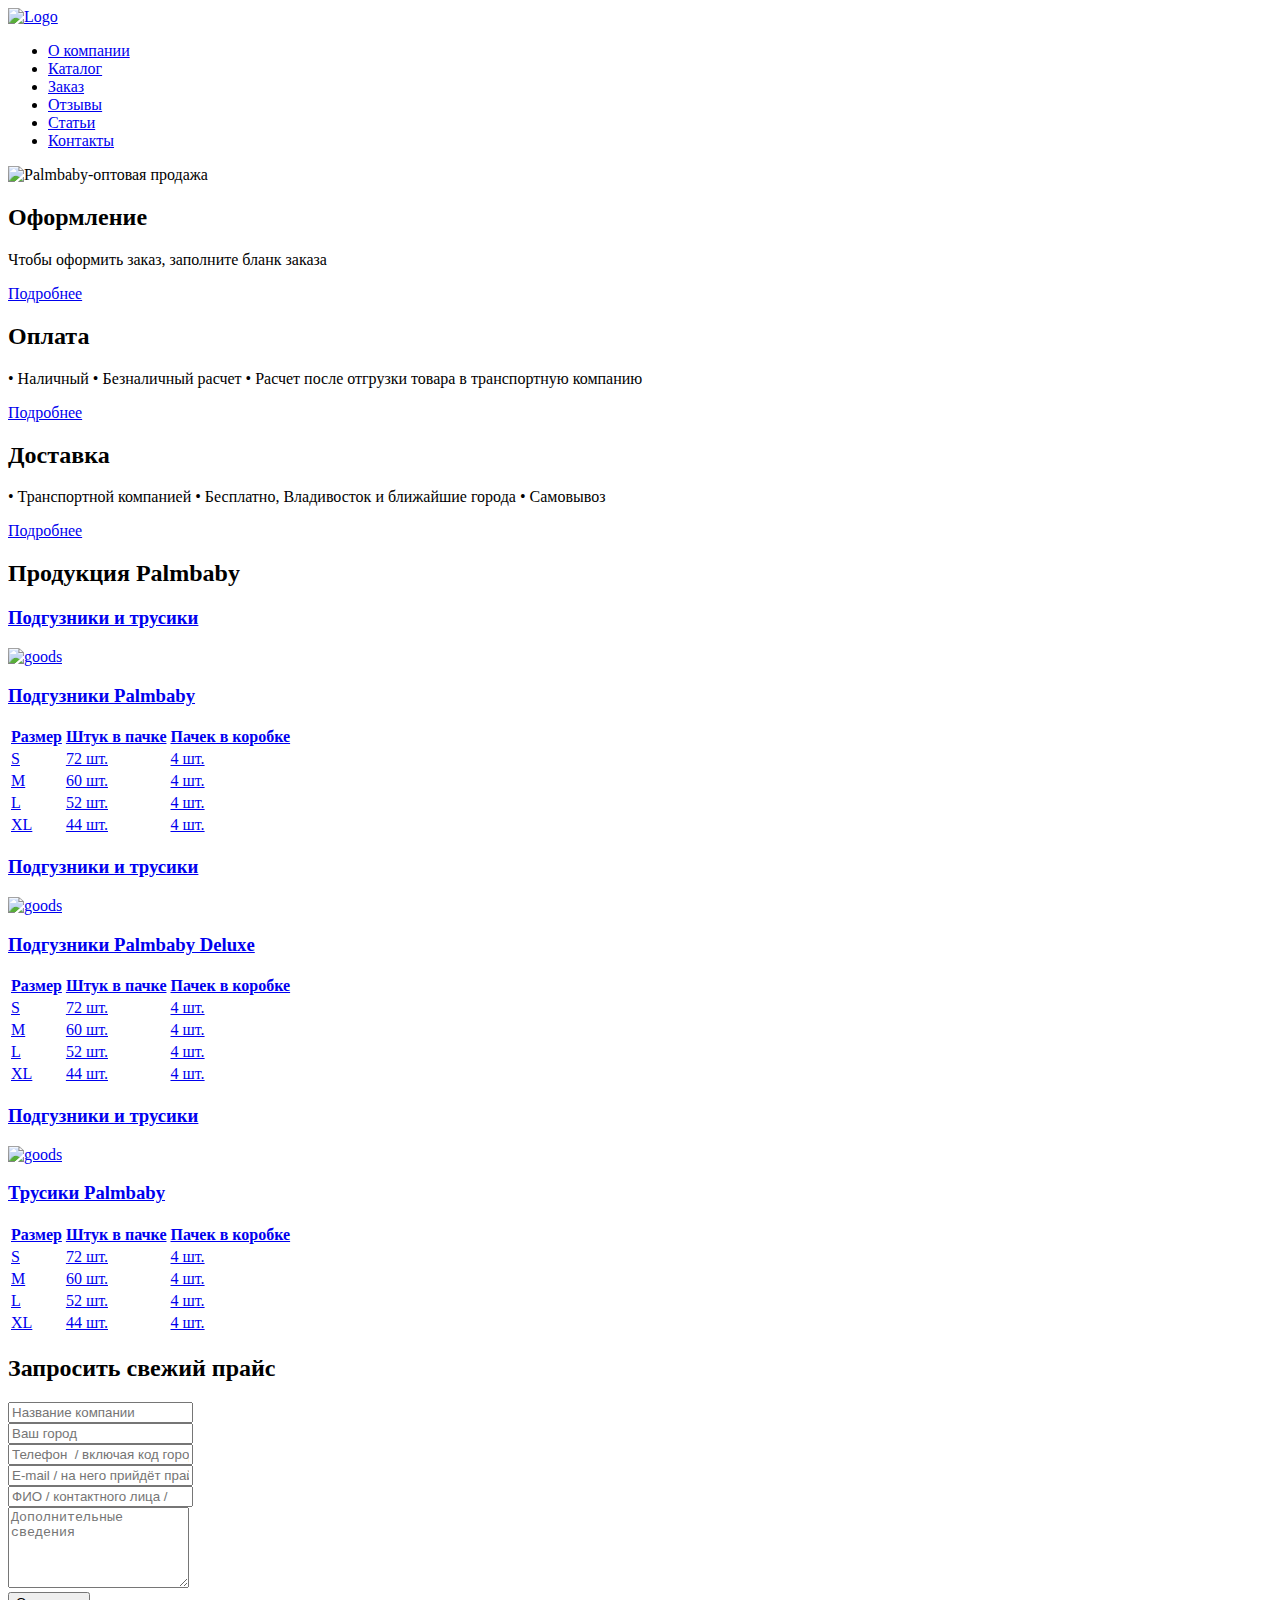
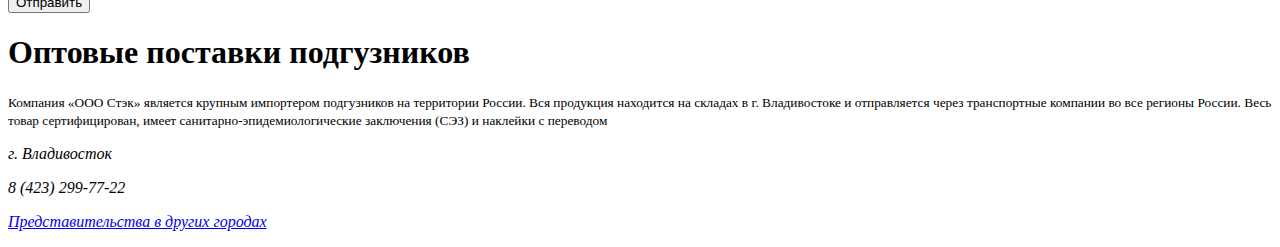
==== index.html @ 448a50ec "Add files via upload" ====
<!DOCTYPE html>
<html lang="ru">
<head>
  <meta charset="utf-8">
  <meta http-equiv="X-UA-Compatible" content="IE=edge">
  <meta name="viewport" content="width=device-width, initial-scale=1">
  <title>Главная</title>
  <link href="css/bootstrap.css" rel="stylesheet">
  <link href="css/style.css" rel="stylesheet">
  <!-- HTML5 Shim and Respond.js IE8 support of HTML5 elements and media queries -->
  <!-- WARNING: Respond.js doesn't work if you view the page via file:// -->
  <!--[if lt IE 9]>
  <script src="https://oss.maxcdn.com/libs/html5shiv/3.7.0/html5shiv.js"></script>
  <script src="https://oss.maxcdn.com/libs/respond.js/1.4.2/respond.min.js"></script>
  <![endif]-->
</head>
<body>
<!-- HEADER -->
  <nav class="nav-menu">
    <div class="container">
      <div class="row">
        <div class="col-md-2 col-sm-4 col-xs-4">
          <div class="wr-logo">
            <a href="index.html" target="_blank"><img src="images/header/logo.png" alt="Logo" class="logo img-responsive"></a>
          </div>
        </div>
        <div class="col-sm-8 visible-sm visible-xs">
          <a href="#">
            <i class="btn-menu pull-right"></i>
          </a>
        </div>
        <div class="col-md-10 col-sm-12 pos-st">
          <ul class="menu-header list-inline list-unstyle">
            <li><a href="company.html">О компании</a></li>
            <li><a href="catalog.html">Каталог</a></li>
            <li><a href="order.html">Заказ</a></li>
            <li><a href="reviews.html">Отзывы</a></li>
            <li><a href="#">Статьи</a></li>
            <li><a href="contacts.html">Контакты</a></li>
          </ul>
        </div>
      </div>
    </div>
  </nav>
  <header class="header">
    <div class="header-content">
    <picture>
      <source srcset="images/header/bg-header-xs.png" media="(max-width: 767px)">
      <img src="images/header/bg-header.png" alt="Palmbaby-оптовая продажа" class="bg center-block img-responsive">
    </picture>
      
    </div>
  </header>
<!-- MAIN -->
  <main class="main">
  <!-- section-1 -->
    <section class="section-1">
      <div class="container">
        <div class="row row-sect-1">
          <div class="col-sm-4">
            <div class="sequence">
              <div class="icn-seq arrow-right">
                <i class="icn icn-ordering"></i>
              </div>
              <h2 class="name-seq">Оформление</h2>  
              <div class="description-seq d-s-1">
                <p>Чтобы оформить заказ, заполните бланк заказа</p>
              </div>
              <div class="read-more">
                <a href="#" target="_blank">Подробнее</a>
              </div>
            </div>
          </div>
          <div class="col-sm-4">
            <div class="sequence">
              <div class="icn-seq arrow-right">
                <i class="icn icn-payment"></i>
              </div>
              <h2 class="name-seq">Оплата</h2>  
              <div class="description-seq d-s-2">
                <p>
                  • Наличный
                  • Безналичный расчет
                  • Расчет после отгрузки товара в транспортную компанию
                </p>
              </div>
              <div class="read-more">
                <a href="#" target="_blank">Подробнее</a>
              </div>
            </div>
          </div>
          <div class="col-sm-4">
            <div class="sequence">
              <div class="icn-seq">
                <i class="icn icn-delivery"></i>
              </div>
              <h2 class="name-seq">Доставка</h2>  
              <div class="description-seq d-s-3">
                <p>
                  • Транспортной компанией
                  • Бесплатно, Владивосток и ближайшие города
                  <span>• Самовывоз</span>
                </p>
              </div>
              <div class="read-more">
                <a href="#" target="_blank">Подробнее</a>
              </div>
            </div>
          </div>
        </div>
      </div> 
    </section>
  <!-- section-2 -->
    <section class="section-2">
      <div class="container">
        <div class="row">
          <div class="col-xs-12">
            <h2 class="section-name text-center">
              Продукция Palmbaby
            </h2>
          </div>
        </div>
        <div class="row">
          <div class="col-md-4 col-sm-6 text-center">
            <a href="view_production.html" class="production-card">
              <h3 class="product-type">
                <span>Подгузники и трусики</span>
              </h3>
              <div class="wr-production-card">
                <div class="img-production">
                  <img src="images/catalog/goods-1.png" alt="goods" class="img-responsive center-block">
                </div>
                <h3 class="name-production">
                  Подгузники Palmbaby
                </h3>
                <div class="addition-production">
                  <table>
                    <thead>
                      <tr>
                        <th>Размер</th>
                        <th>Штук в пачке</th>
                        <th>Пачек в коробке</th>
                      </tr>
                    </thead>
                    <tbody>
                      <tr>
                        <td>S</td>
                        <td>72 шт.</td>
                        <td>4 шт.</td>
                      </tr>
                      <tr>
                        <td>M</td>
                        <td>60 шт.</td>
                        <td>4 шт.</td>
                      </tr>
                      <tr>
                        <td>L</td>
                        <td>52 шт.</td>
                        <td>4 шт.</td>
                      </tr>
                      <tr>
                        <td>XL</td>
                        <td>44 шт.</td>
                        <td>4 шт.</td>
                      </tr>
                    </tbody>
                  </table>
                </div>
              </div>
            </a>
          </div>
          <div class="col-md-4 col-sm-6 text-center">
            <a href="view_production.html" class="production-card">
              <h3 class="product-type">
                <span>Подгузники и трусики</span>
              </h3>
              <div class="wr-production-card">
                <div class="img-production"><img src="images/catalog/goods-2.png" alt="goods" class="img-responsive center-block"></div>
                <h3 class="name-production">
                  Подгузники Palmbaby Deluxe
                </h3>
                <div class="addition-production">
                  <table>
                    <thead>
                      <tr>
                        <th>Размер</th>
                        <th>Штук в пачке</th>
                        <th>Пачек в коробке</th>
                      </tr>
                    </thead>
                    <tbody>
                      <tr>
                        <td>S</td>
                        <td>72 шт.</td>
                        <td>4 шт.</td>
                      </tr>
                      <tr>
                        <td>M</td>
                        <td>60 шт.</td>
                        <td>4 шт.</td>
                      </tr>
                      <tr>
                        <td>L</td>
                        <td>52 шт.</td>
                        <td>4 шт.</td>
                      </tr>
                      <tr>
                        <td>XL</td>
                        <td>44 шт.</td>
                        <td>4 шт.</td>
                      </tr>
                    </tbody>
                  </table>
                </div>
              </div>
            </a>
          </div>
          <div class="col-md-4 col-sm-12 text-center">
            <a href="view_production.html" class="production-card border-bot-none">
              <h3 class="product-type">
                <span>Подгузники и трусики</span>
              </h3>
              <div class="wr-production-card">
                <div class="img-production"><img src="images/catalog/goods-3.png" alt="goods" class="img-responsive center-block"></div>
                <h3 class="name-production">
                  Трусики Palmbaby
                </h3>
                <div class="addition-production">
                  <table>
                    <thead>
                      <tr>
                        <th>Размер</th>
                        <th>Штук в пачке</th>
                        <th>Пачек в коробке</th>
                      </tr>
                    </thead>
                    <tbody>
                      <tr>
                        <td>S</td>
                        <td>72 шт.</td>
                        <td>4 шт.</td>
                      </tr>
                      <tr>
                        <td>M</td>
                        <td>60 шт.</td>
                        <td>4 шт.</td>
                      </tr>
                      <tr>
                        <td>L</td>
                        <td>52 шт.</td>
                        <td>4 шт.</td>
                      </tr>
                      <tr>
                        <td>XL</td>
                        <td>44 шт.</td>
                        <td>4 шт.</td>
                      </tr>
                    </tbody>
                  </table>
                </div>
              </div>
            </a>
          </div>
        </div>
      </div>
    </section>
  </main>
<!-- MAIN END -->
<!-- FORM REQUEST -->
  <section class="form-request">
    <div class="container">
      <div class="row">
        <div class="col-xs-12">
          <h2 class="text-uppercase text-center request-h2">Запросить свежий прайс</h2>
        </div>
      </div>
      <div class="row">
        <div class="col-xs-12">  
          <form action="!" method="post" class="request-new-price text-center">
            <div class="row">
              <div class="col-md-6 col-sm-12"><input type="text" name="company" placeholder="Название компании"></div>
              <div class="col-md-6 col-sm-12"><input type="text" name="city" placeholder="Ваш город"></div>
              <div class="col-md-6 col-sm-12"><input type="tel" name="phone" placeholder="Телефон  / включая код города /"></div>
              <div class="col-md-6 col-sm-12"><input type="email" name="email" placeholder="E-mail / на него прийдёт прайс /"></div>
              <div class="col-xs-12"><input type="text" name="name" placeholder="ФИО / контактного лица /"></div>
              <div class="col-xs-12"><textarea name="additional" rows="5" placeholder="Дополнительные сведения"></textarea></div>
              <input type="submit" class="btn-blue-in text-uppercase" value="Отправить">
            </div>
          </form>
        </div>
      </div>
    </div>
  </section>
<!-- FORM REQUEST END-->
<!-- FOOTER -->
  <footer class="footer">
    <div class="container">
      <div class="row">
        <div class="col-md-7">
          <h1>
            Оптовые поставки подгузников
          </h1>
          <small class="small-footer">
            Компания «ООО Стэк» является крупным импортером подгузников на территории России. Вся продукция находится на складах в г. Владивостоке и отправляется через транспортные компании во все регионы России. Весь товар сертифицирован, имеет санитарно-эпидемиологические заключения (СЭЗ) и наклейки с переводом
          </small>
        </div>
        <div class="col-md-5">
          <address class="text-right address-footer">
            <p class="addr-city">г. Владивосток</p>
            <p class="addr-phone">8 (423) <span>299-77-22</span></p>
            <p class="other-cities"><a href="#">Представительства в других городах</a></p>
          </address>
        </div>
      </div>
    </div>
  </footer>
<!-- FOOTER END -->
<!-- SCRIPT -->
  <script src="js/jquery-1.12.4.js"></script>
  <script src="js/bootstrap.min.js"></script>
  <script src="js/common.js"></script>
<!-- SCRIPT END-->
</body>
</html>
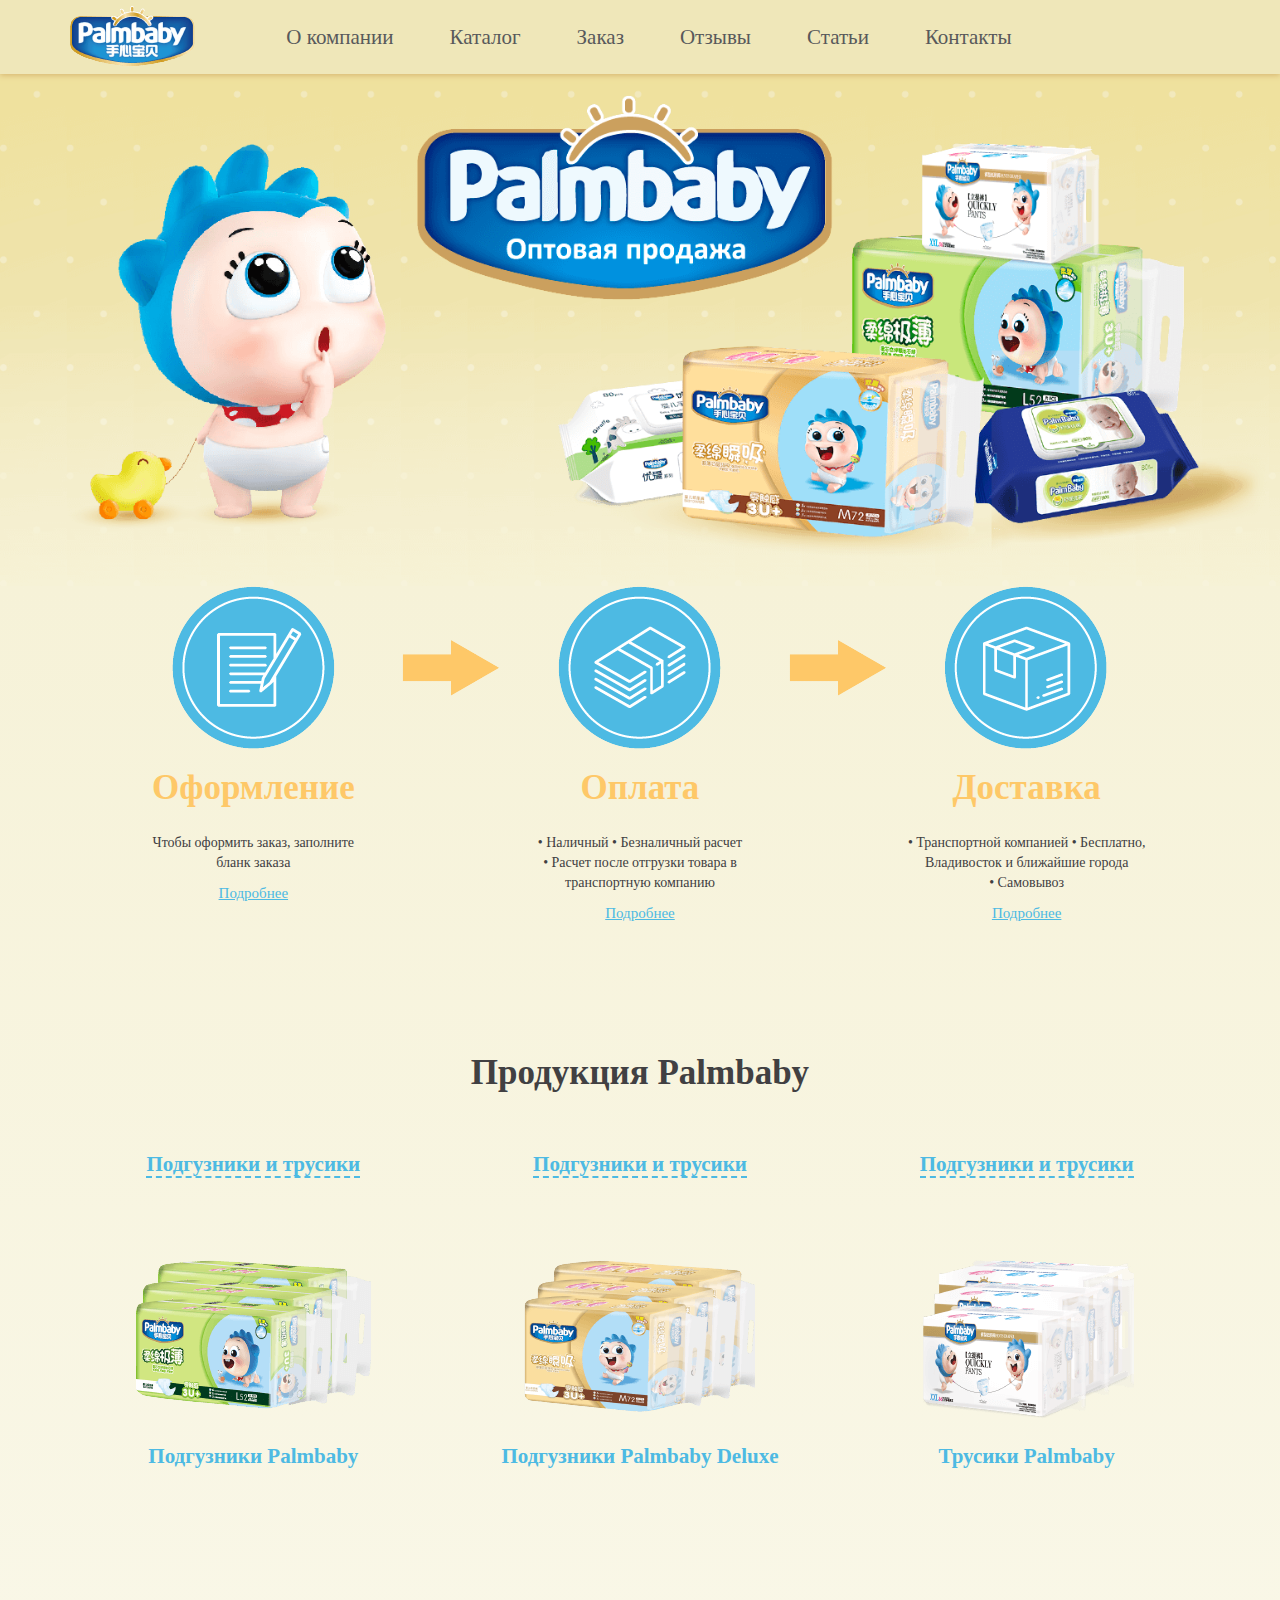
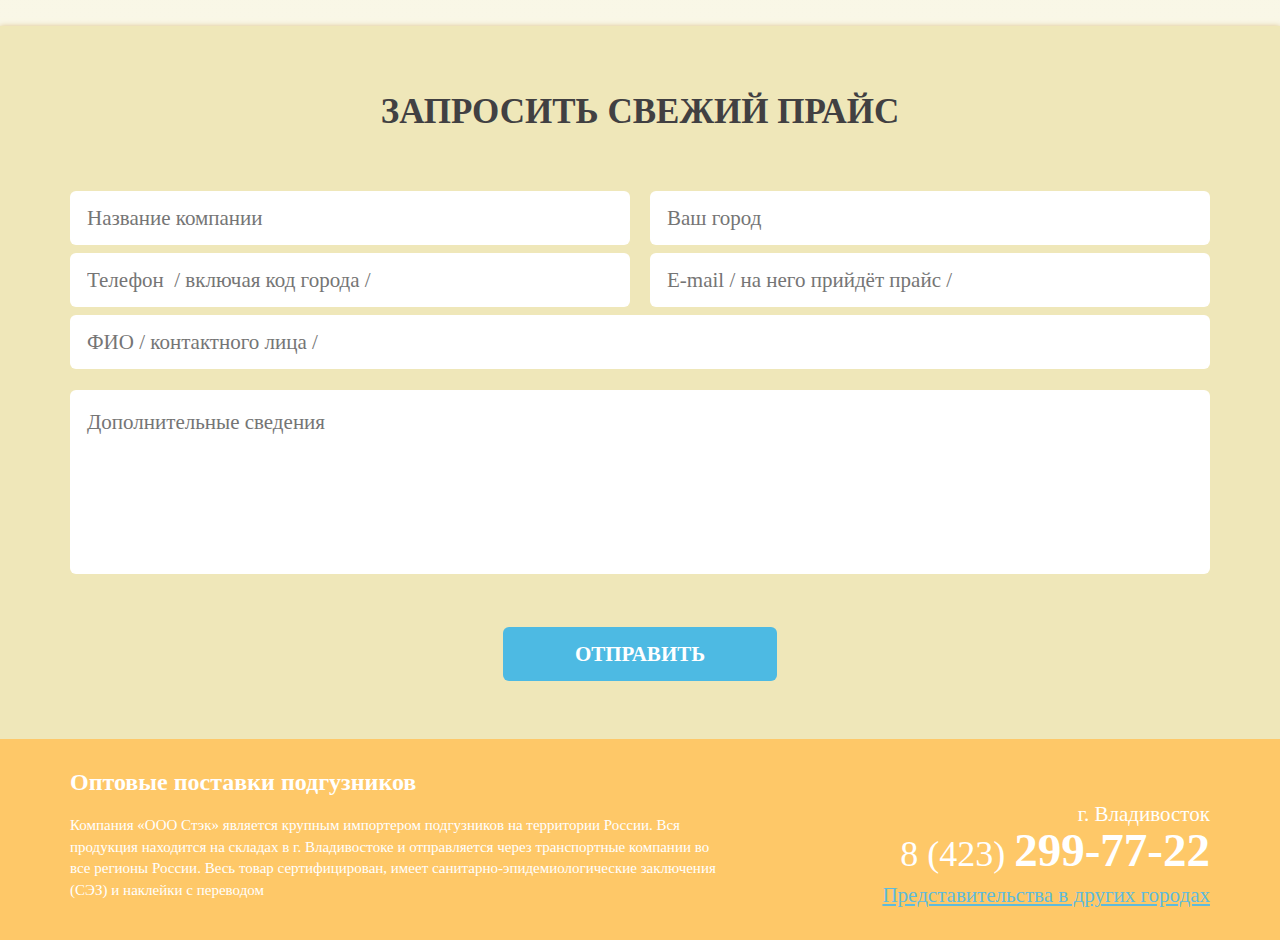
==== commit 8f66bed8: "Update index.html" ====
--- a/index.html
+++ b/index.html
@@ -44,11 +44,10 @@
   </nav>
   <header class="header">
     <div class="header-content">
-    <picture>
-      <source srcset="images/header/bg-header-xs.png" media="(max-width: 767px)">
-      <img src="images/header/bg-header.png" alt="Palmbaby-оптовая продажа" class="bg center-block img-responsive">
-    </picture>
-      
+      <picture>
+        <source srcset="images/header/bg-header-xs.png" media="(max-width: 767px)">
+        <img src="images/header/bg-header.png" alt="Palmbaby-оптовая продажа" class="bg center-block img-responsive">
+      </picture>
     </div>
   </header>
 <!-- MAIN -->
@@ -321,4 +320,4 @@
   <script src="js/common.js"></script>
 <!-- SCRIPT END-->
 </body>
-</html>+</html>
--- a/css/style.css
+++ b/css/style.css
@@ -0,0 +1,945 @@
+@font-face {
+    font-family: 'Conv_CALIBRI';
+    src: url('../fonts/CALIBRI.eot');
+    src: local('☺'), url('../fonts/CALIBRI.woff') format('woff'), url('../fonts/CALIBRI.ttf') format('truetype'), url('../fonts/CALIBRI.svg') format('svg');
+    font-weight: 600;
+    font-style: normal;
+}
+@font-face {
+    font-family: 'Conv_calibril';
+    src: url('../fonts/calibril.eot');
+    src: local('☺'), url('../fonts/calibril.woff') format('woff'), url('../fonts/calibril.ttf') format('truetype'), url('../fonts/calibril.svg') format('svg');
+    font-weight: normal;
+    font-style: normal;
+}
+@font-face {
+    font-family: 'Conv_CALIBRIB';
+    src: url('../fonts/CALIBRIB.eot');
+    src: local('☺'), url('../fonts/CALIBRIB.woff') format('woff'), url('../fonts/CALIBRIB.ttf') format('truetype'), url('../fonts/CALIBRIB.svg') format('svg');
+    font-weight: bold;
+    font-style: normal;
+}
+body{
+    font-family: 'Conv_calibril';
+    font-size: 15px;
+    color: #414042;
+}
+h2{
+    font-size: 35px;
+    font-weight: bold;
+}
+/*--- HEADER ----*/
+.logo{
+    position: relative;
+    top: 5px;
+}
+.nav-menu{
+    position: relative;
+    width: 100%;
+    height: 74px;
+    background: #efe7b9;
+    box-shadow: 0 1px 6px #d4b26c;
+    z-index: 1;
+}
+.header{
+    position: relative;
+    width: 100%;
+    height: 100%;
+    padding-top: 38.448%;
+    background: #efe09c url(../images/header/bg.png) repeat-x;
+    background-size: auto 100%;
+    padding-bottom: 20px;
+}
+.header-content{
+    width: 100%;
+    position: absolute;
+    top: 21px;
+    left: 0;
+}
+.box{
+    height: 1000px;
+}
+.nav-menu ul{
+    font-size: 0;
+}
+.nav-menu ul li a{
+    display: block;
+    height: 74px;
+    line-height: 74px;
+    color: #58595b;
+    font-size: 21px;
+    padding: 0 28px;
+}
+.nav-menu ul li a:hover,
+.nav-menu ul li a.active-menu{
+    background: #fec868;
+    color: #fff;
+}
+.main{
+    background: #f6f2d8;
+    background: -webkit-linear-gradient(top bottom, #f6f2d8, #f9f7e7);  
+    background: -moz-linear-gradient(top, #f6f2d8, #f9f7e7);  
+    background: -o-linear-gradient(top, #f6f2d8, #f9f7e7); 
+    background: -ms-linear-gradient(top, #f6f2d8, #f9f7e7);
+    background: linear-gradient(to bottom,  #f6f2d8,  #f9f7e7);
+}
+/*------ SECTION 1 ------*/
+.section-1{
+    padding-bottom: 100px;
+}
+.icn-seq{
+    position: relative;
+}
+.icn{
+    display: block;
+    width: 163px;
+    height: 163px;
+    margin: 0 auto;
+}
+.icn-ordering{
+    background: url(../images/home/ordering.png) no-repeat;
+}
+.icn-payment{
+    background: url(../images/home/payment.png) no-repeat;
+}
+.icn-delivery{
+    background: url(../images/home/delivery.png) no-repeat;
+}
+.name-seq{
+    color: #fec868;
+    margin-bottom: 25px;
+}
+.sequence{
+    text-align: center;
+    width: 260px;
+    margin: 0 auto;
+}
+.d-s-1,
+.d-s-2{
+    padding: 0 25px;
+}
+.d-s-3 ul li:last-child{
+    display: block;
+}
+.arrow-right:after{
+    content: '';
+    position: absolute;
+    top: 0;
+    right: -45%;
+    bottom: 0;
+    margin: auto;
+    display: block;
+    width: 98px;
+    height: 56px;
+    background: url(../images/home/arrow-right.png) no-repeat;
+    background-size: 100%;
+}
+.read-more a{
+    color: #4dbae3;
+    text-decoration: underline;
+}
+.read-more a:hover{
+    text-decoration: none;
+}
+/*------ SECTION 2 ------*/
+.section-2{
+    padding-bottom: 40px;
+}
+.section-name{
+    margin: 30px 0 60px;
+}
+.product-type,
+.production-card .name-production{
+    font-size: 21px;
+    color: #4dbae3;
+    font-weight: bold;
+    transition: .15s;
+}
+.name-production{
+    margin: 25px 0;
+}
+.product-type{
+    margin: 0 0 60px 0;
+}
+.product-type span{
+    display: inline-block;
+    border-bottom: 2px dashed #4dbae3;
+}
+.production-card{
+    display: block;
+    width: 300px;
+    height: 433px;
+    margin: 0 auto;
+}
+.wr-production-card{
+    border: 2px solid transparent;
+    border-radius: 12px;
+    padding-top: 20px;
+}
+.img-production{
+    height: 160px;
+}
+.addition-production{
+    display: none;
+}
+.production-card .addition-production td{
+    font-size: 13px;
+    color: #414042;
+    font-weight: 600;
+}
+.production-card .addition-production th{
+    font-size: 12px;
+    color: #414042;
+    font-weight: bold;
+    text-align: center;
+}
+.production-card .addition-production th:nth-child(1){
+    width: 84px;
+}
+.production-card .addition-production th:nth-child(2){
+    width: 92px;
+}
+.production-card .addition-production th:nth-child(3){
+    width: 116px;
+}
+.production-card .addition-production table tbody tr:nth-child(odd){
+    background: #faeece;
+}
+.production-card .addition-production table{
+    width: 100%;
+}
+.production-card:hover .name-production{
+    text-decoration: underline;
+    transition: .15s;
+}
+.production-card:hover .product-type span{
+    color: #fec868;
+    transition: .15s;
+    border-bottom: 2px dashed transparent;
+}
+.production-card:hover .wr-production-card{
+    transition: .15s;
+    border-color: #fec868;
+}
+/*------ FORM REQUEST NEW PRICE ------*/
+.form-request{
+    background: #efe7b9;
+    box-shadow: 0 1px 6px #d4b26c;
+}
+.request-new-price{
+    font-size: 21px;
+    padding-bottom: 50px;
+}
+.your-question{
+    font-size: 21px;
+}
+.request-h2{
+    margin: 67px 0 60px;
+}
+.your-question input,
+.your-question textarea,
+.request-new-price input,
+.request-new-price textarea{
+    width: 100%;
+    border-radius: 6px;
+    border: 1px solid transparent;
+    outline:none;
+}
+.your-question input:focus,
+.your-question textarea:focus,
+.request-new-price input:focus,
+.request-new-price textarea:focus{
+    border: 1px solid #4dbae3;
+    box-shadow: 0 0 2px #4dbae3;
+    outline:none;
+}
+.your-question textarea,
+.request-new-price textarea{
+    resize: none;
+    padding: 16px;
+}
+.your-question textarea{
+
+}
+.request-new-price textarea{
+    margin: 13px 0 45px;
+}
+.your-question input,
+.request-new-price input{
+    height: 54px;
+    padding: 0 16px; 
+}
+.your-question input{
+    margin-bottom: 5px;
+}
+.request-new-price input{
+    margin-bottom: 8px;
+}
+.btn-blue{
+    display: inline-block;
+    width: 274px;
+    height: 56px;
+    line-height: 56px;
+    border-radius: 6px;
+    background: #4dbae3;
+    color: #fff;
+    font-weight: 600;
+    font-size: 24px;   
+}
+.btn-blue:hover{
+    background: #27a2d0;
+    color: #fff; 
+}
+.request-new-price .btn-blue-in,
+.your-question .btn-blue-in{
+    display: inline-block;
+    width: 274px;
+    background: #4dbae3;
+    color: #fff;
+    font-weight: 600;
+}
+.your-question .btn-blue-in:hover,
+.request-new-price .btn-blue-in:hover{
+    background: #27a2d0;
+    color: #fff;
+}
+/*------ FOOTER -------*/
+.footer{
+    background: #fec868;
+    color: #fff;
+    padding: 30px 0 10px;
+}
+h1{
+    font-size: 24px;
+    font-weight: bold;
+    margin: 0 0 20px;
+}
+.small-footer{
+    display: block;
+    font-size: 15px;
+}
+.addr-city{
+    font-size: 21px;
+    margin-bottom: 0;
+    margin-top: 30px;
+}
+.addr-phone{
+    font-size: 36px;
+    margin-bottom: 0;
+}
+.addr-phone span{
+    font-size: 47px;
+    font-weight: bold;
+    line-height: 43px;
+}
+.other-cities{
+    margin: 0;
+}
+.other-cities a{
+    font-size: 21px;
+    color: #5ebbdc;
+    text-decoration: underline;
+}
+.other-cities a:hover{
+    text-decoration: none;
+}
+/*=======----- PAGE ORDER ------======*/
+.order-production{
+    padding: 70px 0 90px;    
+}
+.order-h2{
+    margin: 0 0 50px;
+}
+.refinement{
+    width: 68%;
+    font-size: 21px;
+    margin: 0 auto 90px;
+}
+.blank{
+    color: #4dbae3;
+    text-decoration: underline;
+}
+.blank:hover{
+    text-decoration: none;
+}
+h5{
+    font-weight: bold;
+}
+.description-seq{
+    font-size: 14px;
+}
+.order-seq:after{
+    content: '';
+    position: absolute;
+    top: 58px;
+    right: -50px;
+    margin: auto;
+    display: block;
+    width: 98px;
+    height: 56px;
+    background: url(../images/home/arrow-right.png) no-repeat;
+    background-size: 100%;
+}
+/*====---- PAGE CATALOG ---====*/
+.diapers{
+    padding-top: 40px;
+}
+.nappy{
+    padding-bottom: 40px;
+}
+.catalog-h2{
+    margin: 50px 0 70px;
+}
+.page-catalog .production-card{
+    height: 350px;
+}
+/*====---- PAGE CONTACTS ---====*/
+.contacts-h2{
+    margin: 70px 0 80px;
+}
+.address-main{
+    width: 410px;
+}
+.address-main p{
+    font-size: 21px;
+    line-height: 24px;
+    margin-bottom: 10px;
+}
+.address-main p.num-phone{
+    margin: 35px 0;
+}
+.number-small{
+    font-size: 31px;
+}
+.number-big{
+    font-size: 41px;
+}
+.number-small,
+.number-big{
+    color: #fec868;
+    font-weight: bold;
+}
+.icn-phone{
+    display: inline-block;
+    width: 41px;
+    height: 39px;
+    background: url(../images/contacts/icn-phone.png) no-repeat;
+    margin-right: 20px;
+    vertical-align: bottom;
+}
+.mail-addr{
+    margin-top: 30px;
+}
+.mail-addr a{
+    text-decoration: underline;
+    color: #4dbae3;
+}
+.your-question{
+    padding: 17px;
+    background: #efe7b9;
+    margin-bottom: 100px;
+}
+.map-contacts{
+    margin-bottom: 55px;
+}
+/*====---- PAGE COMPANY ---====*/
+.page-company h2{
+    font-size: 35px;
+    font-weight: bold;
+    margin: 90px 0 60px;
+}
+.page-company .advantage-h2{
+    color: #fec868;
+}
+.about-company{
+    width: 70%;
+    font-size: 19px;
+    margin: 0 auto 30px;
+}
+.about-company:last-child{
+    margin-bottom: 20px;
+}
+h4{
+    font-size: 19px;
+    font-weight: bold;
+}
+.col-cont{
+    width: 408px;
+    font-size: 19px;
+    margin: 0 auto;
+}
+.col-cont p{
+    margin-bottom: 50px;
+}
+.col-cont h4{
+    margin-bottom: 25px;
+}
+.if{
+    background: #efe7b9;
+    font-size: 19px;
+    font-weight: bold;
+    padding: 40px 20px;
+    margin-bottom: 30px;
+}
+
+/*====---- PAGE VIEW PRODUCTION ---====*/
+.breadcrumb{
+    background: none;
+    margin: 70px 0 60px;
+}
+.breadcrumb a{
+    color: #4dbae3;
+    text-decoration: underline;
+}
+.view-prod-h2{
+    margin: 0 0 50px 0;
+}
+.species-production{
+    font-size: 21px;
+    font-weight: bold;
+    margin: 30px 0 50px;
+}
+.table-characteristic{
+    border-collapse: collapse;
+    border-style: hidden;
+    border-radius: 12px;
+}
+.table-characteristic thead th:first-child{
+    border-top-left-radius: 12px;
+}
+.table-characteristic thead th:last-child{
+    border-top-right-radius: 12px;
+    border-right: 0;
+}
+.table-characteristic th{
+    height: 45px;
+    border-right: 2px dashed #774129;
+    background: #93643a;
+    color: #fff;
+    text-align: center;
+    vertical-align: middle;
+    font-size: 17px;
+    line-height: 16px;
+}
+.table-characteristic td{
+    height: 65px;
+    background: #fff;
+    border: 2px dashed #774129;
+    vertical-align: middle;
+    font-size: 19px;
+    line-height: 22px;
+}
+.table-characteristic tbody tr:last-child td:first-child{
+    border-bottom-left-radius: 12px;
+}
+.table-characteristic tbody tr:last-child td:last-child{
+    border-bottom-right-radius: 12px;
+}
+.table-characteristic th:nth-child(1){
+    width: 105px;
+}
+.table-characteristic th:nth-child(2){
+    width: 186px;
+}
+.table-characteristic th:nth-child(3){
+    width: 85px;
+}
+.table-characteristic th:nth-child(4){
+    width: 130px;
+}
+.table-characteristic th:nth-child(5){
+    width: 130px;
+}
+.table-characteristic th:nth-child(6){
+    width: 112px;
+}
+.table-characteristic th:nth-child(7){
+    width: 115px;
+}
+.wr-table{
+    position: relative;
+    display: inline-block;
+    border-radius: 14px;
+    border: 2px dashed  #774129;
+    margin-bottom: 60px;
+}
+.view-prod .btn-blue{
+    margin-bottom: 70px;
+}
+.btn-menu{
+    position: relative;
+    top: 14px;
+    display: block;
+    width: 42px;
+    height: 36px;
+    background: url(../images/btn-menu.png) no-repeat;
+}
+.btn-close-menu{
+    display: block;
+    width: 42px;
+    height: 36px;
+    background: url(../images/close.png) no-repeat center;
+}
+/*===== PAGE REVIEWS ======*/
+.reviews-h2{
+    margin: 70px 0 60px;
+}
+.clarification{
+    width: 67%;
+    font-size: 19px;
+    margin: 50px auto;
+}
+.btn-blue-reviews{
+    font-size: 21px;
+    line-height: 26px;
+    margin-bottom: 60px;
+
+}
+.small-text-btn{
+    display: block;
+    font-size: 17px;
+    font-weight: normal;
+}
+.section-rewiews h3,
+.section-rewiews h3 span{
+    font-size: 21px;
+    font-weight: bold;
+}
+.section-rewiews h3 span{
+    color: #fec868;
+}
+.section-rewiews p{
+    font-size: 19px;
+    line-height: 24px;
+}
+.section-rewiews a{
+    color: #4dbae3;
+}
+.section-rewiews{
+    margin-bottom: 60px;
+}
+.d-s-3 p span{
+    display: block;
+    margin: 0 auto;
+}
+
+/*-------- MEDIA -------*/
+@media screen and (max-width: 1199px){
+    .refinement{
+        width: 85%;
+    }
+    .product-type{
+        margin-bottom: 50px;
+    }
+    .section-1{
+        padding: 40px 0 70px;
+    }
+    .arrow-right:after{
+        right: -80px;
+    }
+    .about-company{
+        width: 85%;
+    }
+}
+
+@media screen and (max-width: 991px){
+    .d-s-1,
+    .d-s-2{
+        padding: 0;
+    }
+    .refinement{
+        width: 100%;
+    }
+    .sequence{
+        width: 200px;
+    }
+    .section-2{
+        padding-bottom: 20px;
+    }
+    .production-card{
+        margin-bottom: 30px;
+    }
+    .arrow-right:after{
+        width: 58px;
+        height: 35px;
+        right: -52px;
+    }
+    .clarification {
+        width: 88%;
+    }
+    .address-main{
+        width: 350px;
+    }
+    .number-small{
+        font-size: 29px;
+    }
+     .number-big{
+        font-size: 40px;
+     }
+    .address-main p{
+        font-size: 19px;
+    }
+    .page-company h2{
+        margin: 50px 0 40px;
+    }
+    .col-cont,
+    .about-company{
+        width: 100%;
+    }
+    .pos-st{
+        position: static;
+    }
+    .menu-header{
+        display: none;
+        position: absolute;
+        top: 74px;
+        right: 0;
+        width: 100%;
+        height: 305px;
+        background: #fec868;
+    }
+    .nav-menu ul li{
+        border-bottom: 1px dashed #09408d;
+    }
+    .nav-menu ul li a{
+        background: #c0e9ff;
+        height: 50px;
+        line-height: 50px;
+    }
+    .menu-header li{
+        display: block;
+    }
+    .table-characteristic td{
+        font-size: 15px;
+    }
+    .table-characteristic th{
+        font-size: 14px;
+    }
+    .view-prod-h2,
+    h1,
+    .small-footer,
+    .address-footer{
+        text-align: center;
+    }
+    .breadcrumb{
+        margin: 50px 0 40px;
+    }
+    .wr-table{
+        margin-bottom: 40px;
+    }
+    .view-prod .btn-blue{
+        margin-bottom: 50px;
+    }
+    .order-seq:after{
+        top: 67px;
+        right: -30px;
+        width: 58px;
+        height: 32px;
+    }
+}
+@media screen and (max-width: 767px){
+    .row-ord .col-sm-4:last-child .sequence{
+        margin-bottom: 50px;
+    }
+    .order-production{
+        padding-bottom: 0;
+    }
+    .sequence{
+        width: 320px;
+    }
+    .refinement{
+        font-size: 19px;
+    }
+    .order-seq:after{
+        content: '';
+        position: absolute;
+        top: inherit;
+        right:0;
+        left: 0;
+        bottom: -80px;
+        margin: auto;
+        display: block;
+        width: 58px;
+        height: 32px;
+        background: url(../images/home/arrow-right.png) no-repeat;
+        background-size: 100%;
+        transform: rotate(90deg);
+    }
+    h2,
+    .section-name{
+        font-size: 26px;
+    }
+    .production-card{
+        height: 420px;
+        border-bottom: 1px solid #15519b;
+    }
+    .border-bot-none{
+        border-bottom: 0;
+    }
+    .product-type{
+        margin-bottom: 0;
+    }
+    .addition-production{
+        display: block;
+    }
+    .section-1{
+        padding: 50px 0 40px;
+    }
+    .sequence{
+        margin-bottom: 130px;
+    }
+    .row-sect-1 .col-sm-4:nth-child(2) .sequence{
+        margin-bottom: 105px;
+    }
+    .row-sect-1 .col-sm-4:last-child .sequence{
+        margin-bottom: 0;
+    }
+    .arrow-right:after{
+        transform: rotate(90deg);
+        right: 130px;
+        top: 555px;
+    }
+    .section-rewiews{
+        margin-bottom: 40px;
+    }
+    .section-rewiews p{
+        font-size: 15px;
+    }
+    .section-rewiews h3, .section-rewiews h3 span{
+        font-size: 17px;
+    }
+    .reviews-h2{
+        margin: 50px 0 40px;
+    }
+    .clarification {
+        width: 100%;
+        font-size: 15px;
+    }
+    .map-contacts{
+        margin-bottom: 50px;
+    }
+    .your-question{
+        margin-bottom: 50px;
+    }
+    .contacts-h2{
+        margin: 40px 0;
+    }
+    .icn-phone{
+        margin-right: 10px;
+    }
+    .number-small{
+        font-size: 21px;
+    }
+    .number-big{
+        font-size: 30px;
+    }
+    .address-main{
+        width: 100%;
+    }
+    .if{
+        text-align: center;
+    }
+    .col-cont p{
+        margin-bottom: 30px;
+    }
+    .col-cont h4{
+        margin-bottom: 15px;
+    }
+    .page-company p,
+    h4{
+        font-size: 15px;
+    }
+    .page-company h2{
+        font-size: 26px;
+        margin: 30px 0;
+    }
+    .menu-header{
+        top: 55px;
+    }
+    .btn-menu{
+        top: 10px;
+    }
+    .logo{
+        width: 96px;
+    }
+    .nav-menu{
+        height: 56px;   
+    }
+    .addr-city{
+        margin-bottom: 10px;
+    }
+    .other-cities{
+        margin-top: 15px;
+    }
+    .other-cities a{
+        font-size: 16px;
+    }
+    .small-footer{
+        font-size: 14px;
+    }
+    .addr-phone span{
+        font-size: 40px;
+    }
+    .addr-phone{
+        font-size: 26px;
+    }
+    .species-production{
+        font-size: 13px;
+        margin: 15px 0 35px;
+    }
+    .view-prod .btn-blue,
+    .view-prod-h2{
+        margin-bottom: 40px;
+    }
+    .breadcrumb{
+        margin: 40px 0 30px;
+    }
+    .wr-table{
+        margin: 0;
+    }
+    .table-characteristic thead{
+        display: none;
+    }
+    .table-characteristic td:before{
+        content: attr(data-label);
+        position: absolute;
+        top: 0;
+        left: 0;
+        display: block;
+        width: 130px;
+        height: 100%;
+        background: #93643a;
+        color: #fff;
+        font-weight: bold;
+        font-size: 13px;
+        line-height: 19px;
+        padding-top: 5px;
+    }
+    .table-characteristic tr{
+        display: block;
+        margin-bottom: 30px;
+    }
+    .table-characteristic tr td:first-child{
+        font-weight: bold;
+        font-size: 16px;
+    }
+    .table-characteristic td{
+        position: relative;
+        display: block;
+        width: 300px;
+        height: 36px;
+        margin-bottom: -2px;
+        font-size: 14px;
+        padding-top: 5px;
+        padding-left: 126px;
+    }
+    .wr-table{
+        border: 0;
+    }
+}
+
+
+
+
+
+/**{outline: 1px solid red;}*/